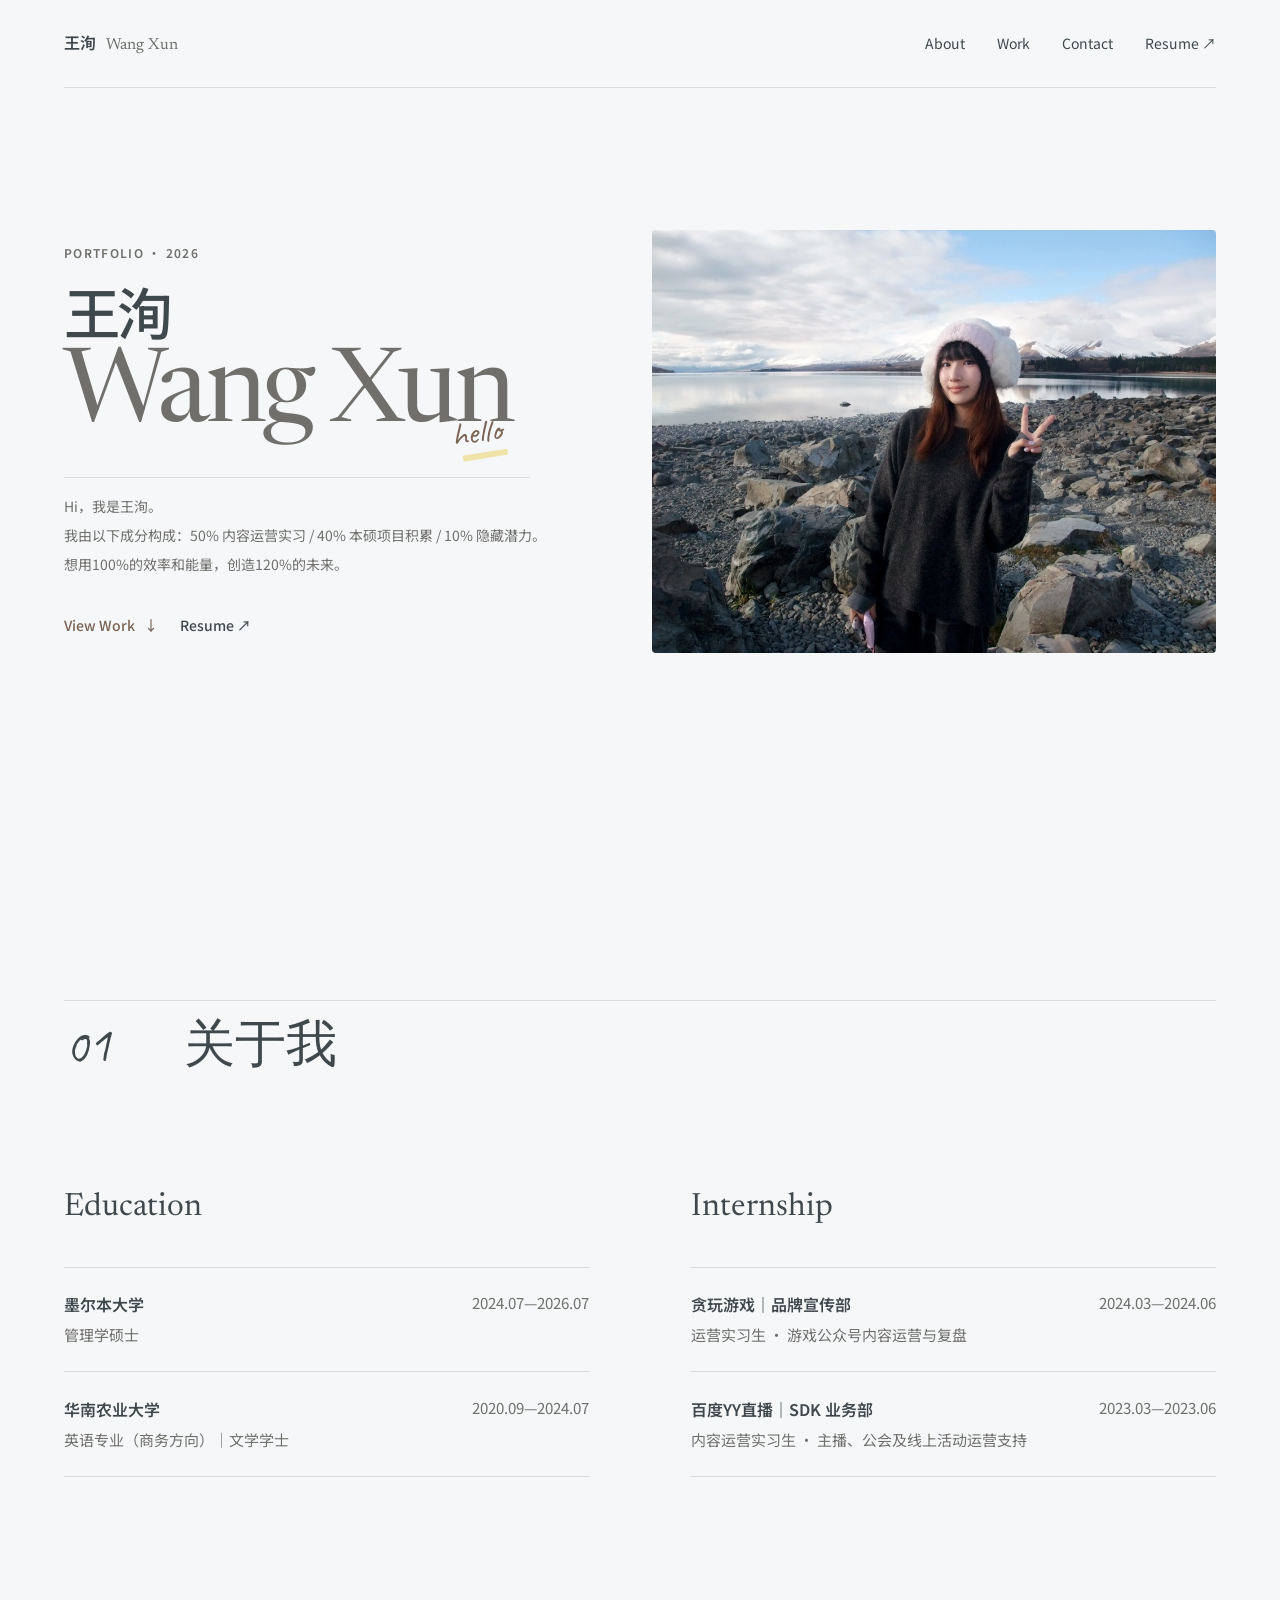
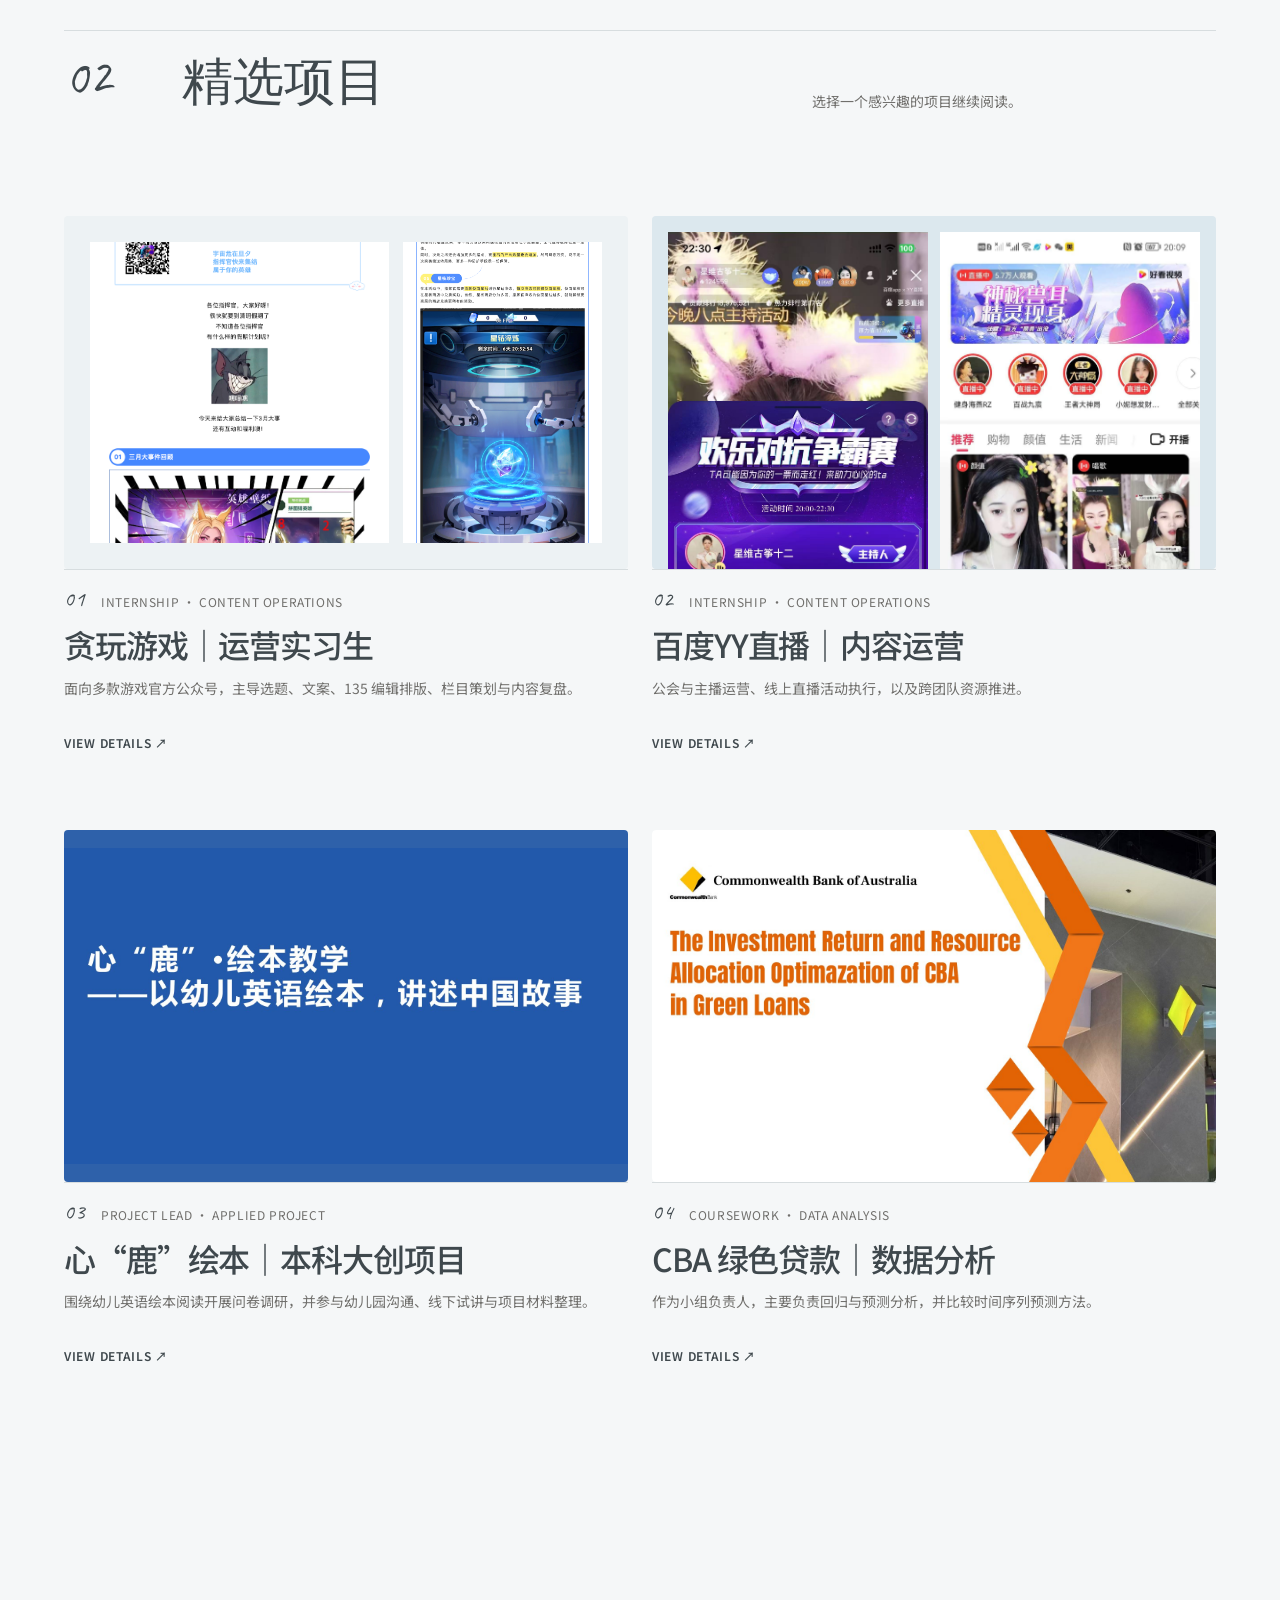
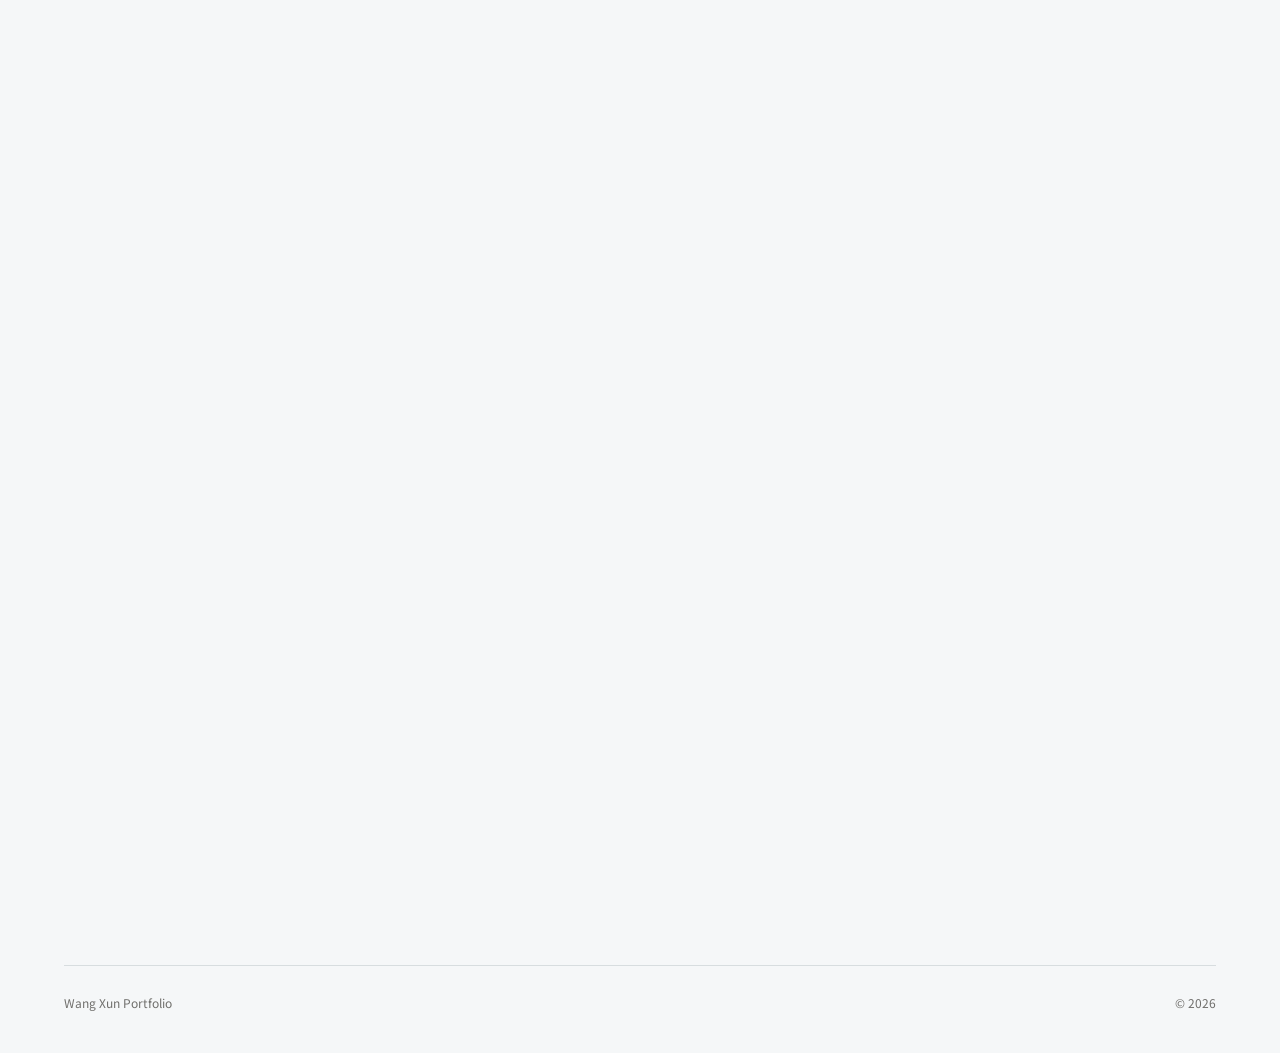
==== index.html @ a3ffd582 "Deploy privacy-safe portfolio" ====
<!doctype html>
<html lang="zh-CN">
  <head>
    <meta charset="UTF-8" />
    <meta name="viewport" content="width=device-width, initial-scale=1" />
    <meta name="description" content="王洵的个人求职作品集。" />
    <title>王洵 Wang Xun｜个人作品集</title>
    <link rel="icon" href="favicon.svg" type="image/svg+xml" />
    <link rel="stylesheet" href="styles.css?v=20260921-cba" />
    <script src="site-config.js" defer></script>
    <script src="script.js" defer></script>
  </head>
  <body>
    <a class="skip-link" href="#main">跳到主要内容</a>
    <header class="site-header">
      <a class="brand" href="index.html" aria-label="返回首页">
        <span>王洵</span><span class="brand__latin">Wang Xun</span>
      </a>
      <button class="menu-button" type="button" data-menu-toggle aria-expanded="false" aria-controls="site-nav">Menu</button>
      <nav class="site-nav" id="site-nav" data-nav data-open="false" aria-label="主要导航">
        <a href="#about">About</a>
        <a href="#selected-work">Work</a>
        <a href="#contact">Contact</a>
        <a href="resume/Wang_Xun_Resume_CN.pdf" data-resume>Resume ↗</a>
      </nav>
    </header>

    <main id="main">
      <section class="hero section-shell">
        <div class="hero__copy" data-reveal>
          <p class="eyebrow">Portfolio · 2026</p>
          <div class="hero__name">
            <h1><span>王洵</span><em>Wang Xun</em></h1>
            <span class="hand-note" aria-hidden="true">hello</span>
          </div>
          <div class="hero__placeholder" aria-label="个人介绍">
            <p><span class="hero__intro-line">Hi，我是王洵。</span><span class="hero__intro-line">我由以下成分构成：50% 内容运营实习 / 40% 本硕项目积累 / 10% 隐藏潜力。</span><span class="hero__intro-line">想用100%的效率和能量，创造120%的未来。</span></p>
          </div>
          <div class="hero__actions">
            <a class="text-link text-link--primary" href="#selected-work">View Work <span>↓</span></a>
            <a class="text-link" href="resume/Wang_Xun_Resume_CN.pdf" data-resume>Resume ↗</a>
          </div>
        </div>
        <figure class="hero__figure" data-reveal>
          <img src="assets/profile/profile-photo.jpg" alt="王洵在湖泊与雪山前的个人照片" fetchpriority="high" />
        </figure>
      </section>

      <section class="about section-shell" id="about" aria-labelledby="about-title">
        <header class="section-heading section-heading--compact" data-reveal>
          <p class="section-number" aria-hidden="true">01</p>
          <div><h2 id="about-title">关于我</h2></div>
        </header>
        <div class="about-grid">
          <section class="resume-summary" aria-labelledby="education-title" data-reveal>
            <h3 id="education-title">Education</h3>
            <article><div><h4>墨尔本大学</h4><p>管理学硕士</p></div><time>2024.07—2026.07</time></article>
            <article><div><h4>华南农业大学</h4><p>英语专业（商务方向）｜文学学士</p></div><time>2020.09—2024.07</time></article>
          </section>
          <section class="resume-summary" aria-labelledby="internship-title" data-reveal>
            <h3 id="internship-title">Internship</h3>
            <article><div><h4>贪玩游戏｜品牌宣传部</h4><p>运营实习生 · 游戏公众号内容运营与复盘</p></div><time>2024.03—2024.06</time></article>
            <article><div><h4>百度YY直播｜SDK 业务部</h4><p>内容运营实习生 · 主播、公会及线上活动运营支持</p></div><time>2023.03—2023.06</time></article>
          </section>
        </div>
      </section>

      <section class="work-section section-shell" id="selected-work" aria-labelledby="work-title">
        <header class="section-heading" data-reveal>
          <p class="section-number" aria-hidden="true">02</p>
          <div>
            <h2 id="work-title">精选项目</h2>
          </div>
          <p class="section-intro">选择一个感兴趣的项目继续阅读。</p>
        </header>

        <div class="editorial-grid">
          <a class="project project--tanwan" href="case-tanwan.html" data-reveal>
            <div class="project__media tanwan-collage">
              <div class="longshot-slice longshot-slice--orange"><img src="assets/projects/tanwan/monthly-recap.png" alt="圣魂纷争月度大事回顾公众号文章局部" /></div>
              <div class="longshot-slice longshot-slice--blue"><img src="assets/projects/tanwan/planner-talk.png" alt="圣魂纷争策划面对面公众号文章局部" /></div>
            </div>
            <div class="project__caption">
              <div><span class="project__index">01</span><span>Internship · Content Operations</span></div>
              <h3>贪玩游戏｜运营实习生</h3>
              <p>面向多款游戏官方公众号，主导选题、文案、135 编辑排版、栏目策划与内容复盘。</p>
              <span class="project__action">VIEW DETAILS ↗</span>
            </div>
          </a>

          <a class="project project--yy" href="case-baidu-yy.html" data-reveal>
            <div class="project__media yy-pair">
              <img src="assets/projects/yy/event-ranking.jpg" alt="百度YY直播公开活动榜单页面" loading="lazy" />
              <img src="assets/projects/yy/platform-entry.jpg" alt="百度YY直播公开内容入口" loading="lazy" />
            </div>
            <div class="project__caption">
              <div><span class="project__index">02</span><span>Internship · Content Operations</span></div>
              <h3>百度YY直播｜内容运营</h3>
              <p>公会与主播运营、线上直播活动执行，以及跨团队资源推进。</p>
              <span class="project__action">VIEW DETAILS ↗</span>
            </div>
          </a>

          <a class="project project--heart" href="case-heart-deer.html" data-reveal>
            <div class="project__media project__media--heart-slide">
              <img src="assets/projects/heart-deer/completion/full/slide-01.jpg" alt="心鹿绘本教学结题汇报封面" loading="lazy" />
            </div>
            <div class="project__caption project__caption--wide">
              <div><span class="project__index">03</span><span>Project Lead · Applied Project</span></div>
              <h3>心“鹿”绘本｜本科大创项目</h3>
              <p>围绕幼儿英语绘本阅读开展问卷调研，并参与幼儿园沟通、线下试讲与项目材料整理。</p>
              <span class="project__action">VIEW DETAILS ↗</span>
            </div>
          </a>

          <a class="project project--cba" href="case-cba.html" data-reveal>
            <div class="project__media project__media--cba-cover">
              <img src="assets/projects/cba/cba-cover.jpg" alt="CBA 绿色贷款数据分析项目演示文稿封面" loading="lazy" />
            </div>
            <div class="project__caption">
              <div><span class="project__index">04</span><span>Coursework · Data Analysis</span></div>
              <h3>CBA 绿色贷款｜数据分析</h3>
              <p>作为小组负责人，主要负责回归与预测分析，并比较时间序列预测方法。</p>
              <span class="project__action">VIEW DETAILS ↗</span>
            </div>
          </a>

        </div>
      </section>

      <section class="more-work section-shell" aria-labelledby="more-title">
        <header class="section-heading section-heading--compact" data-reveal>
          <p class="section-number" aria-hidden="true">03</p>
          <div><h2 id="more-title">更多作品</h2></div>
        </header>
        <div class="more-grid">
          <a class="mini-project" href="more-work.html?project=starbucks" data-reveal>
            <img src="assets/projects/starbucks/customer-journey.png" alt="墨尔本学生 Starbucks 用户旅程图" loading="lazy" />
            <div><span>Coursework · Customer Journey</span><h3>Starbucks｜Customer Journey</h3></div>
          </a>
          <a class="mini-project mini-project--xbox" href="more-work.html?project=xbox" data-reveal>
            <img src="assets/projects/xbox/xbox-analysis.png" alt="Xbox 竞争分析 A1 海报" loading="lazy" />
            <div><span>Coursework · Business Analysis</span><h3>Xbox｜竞争与用户价值分析</h3></div>
          </a>
          <a class="mini-project mini-project--woolworths" href="more-work.html?project=woolworths" data-reveal>
            <img src="assets/projects/woolworths/proposal-cover-01.jpg" alt="Woolworths 课程咨询方案封面" loading="lazy" />
            <div><span>Coursework · Consulting Proposal</span><h3>Woolworths｜课程咨询 Proposal</h3></div>
          </a>
          <a class="mini-project mini-project--posters" href="more-work.html?project=posters" data-reveal>
            <div class="poster-pair">
              <img src="assets/projects/posters/knowledge-competition.jpg" alt="百科知识竞赛海报" loading="lazy" />
              <img src="assets/projects/posters/qingyichai.jpg" alt="青衣钗活动海报" loading="lazy" />
            </div>
            <div><span>Independent · Visual Design</span><h3>高中校园视觉海报</h3></div>
          </a>
        </div>
      </section>

      <section class="contact section-shell" id="contact" data-reveal>
        <p class="hand-note contact__note" aria-hidden="true">keep in touch</p>
        <p class="eyebrow">Resume & Contact</p>
        <h2>谢谢你看到这里。</h2>
        <div class="contact__links">
          <a class="text-link text-link--primary" href="resume/Wang_Xun_Resume_CN.pdf" data-resume>View Resume ↗</a>
          <a class="text-link" href="resume/Wang_Xun_Resume_CN.pdf" data-resume-download>Download PDF ↓</a>
          <a class="text-link" href="mailto:cynthiawangxun22@163.com">Email ↗</a>
        </div>
      </section>
    </main>

    <footer class="site-footer section-shell">
      <span>Wang Xun Portfolio</span><span>© <span data-year></span></span>
    </footer>
  </body>
</html>
---- styles.css ----
@font-face {
  font-family: "Noto Sans SC";
  src: url("fonts/NotoSansSC-Variable.ttf") format("truetype");
  font-style: normal;
  font-weight: 100 900;
  font-display: swap;
}

@font-face {
  font-family: "Newsreader";
  src: url("fonts/Newsreader-Variable.ttf") format("truetype");
  font-style: normal;
  font-weight: 200 800;
  font-display: swap;
}

@font-face {
  font-family: "Caveat";
  src: url("fonts/Caveat-Variable.ttf") format("truetype");
  font-style: normal;
  font-weight: 400 700;
  font-display: swap;
}

:root {
  --color-bg: #f5f7f8;
  --color-surface: #fbfcfc;
  --color-surface-muted: #edf2f4;
  --color-mist-blue: #dce8ee;
  --color-text: #3f484d;
  --color-text-muted: #706f6c;
  --color-accent: #7a6254;
  --color-line: #d7dddf;
  --color-highlight: #efe3a8;
  --color-focus: #526d79;
  --font-body: "Noto Sans SC", "PingFang SC", "Microsoft YaHei", system-ui, sans-serif;
  --font-display: "Newsreader", "Noto Serif SC", "Songti SC", Georgia, serif;
  --font-hand: "Caveat", "Bradley Hand", cursive;
  --page-max: 1320px;
  --page-pad-desktop: clamp(3rem, 5vw, 5rem);
  --page-pad-tablet: 2rem;
  --page-pad-mobile: 1.25rem;
  --text-xs: 0.75rem;
  --text-sm: 0.875rem;
  --text-base: 1rem;
  --text-lg: 1.125rem;
  --text-xl: clamp(1.55rem, 2.5vw, 2.25rem);
  --text-2xl: clamp(2.25rem, 4vw, 3.5rem);
  --text-display: clamp(4.25rem, 8vw, 7.25rem);
  --line-body: 1.76;
  --line-heading: 1.04;
  --space-section: clamp(7rem, 12vw, 11rem);
  --space-section-mobile: 5rem;
  --radius-image: 0.25rem;
  --border-thin: 1px solid var(--color-line);
  --hover-duration: 220ms;
  --enter-duration: 480ms;
  --ease-soft: cubic-bezier(0.22, 1, 0.36, 1);
}

*, *::before, *::after { box-sizing: border-box; }
html { scroll-behavior: smooth; }
body { margin: 0; background: var(--color-bg); color: var(--color-text); font-family: var(--font-body); font-size: var(--text-base); line-height: var(--line-body); -webkit-font-smoothing: antialiased; }
img { display: block; max-width: 100%; }
a { color: inherit; text-decoration: none; }
button { color: inherit; font: inherit; }
h1, h2, h3, h4, p, figure, dl, dd { margin: 0; }
h1, h2, h3 { text-wrap: balance; }
p { text-wrap: pretty; }
:focus-visible { outline: 2px solid var(--color-focus); outline-offset: 5px; }
.visually-hidden { position: absolute; width: 1px; height: 1px; overflow: hidden; clip: rect(0 0 0 0); white-space: nowrap; }
.skip-link { position: fixed; z-index: 100; top: 0.75rem; left: 0.75rem; padding: 0.7rem 1rem; background: var(--color-text); color: var(--color-surface); transform: translateY(-160%); transition: transform var(--hover-duration); }
.skip-link:focus { transform: translateY(0); }
.section-shell { width: min(calc(100% - (2 * var(--page-pad-desktop))), var(--page-max)); margin-inline: auto; }
.eyebrow { color: var(--color-text-muted); font-size: var(--text-xs); font-weight: 600; letter-spacing: 0.11em; text-transform: uppercase; }
.hand-note { font-family: var(--font-hand); font-size: clamp(1.5rem, 2.6vw, 2.5rem); color: var(--color-accent); transform: rotate(-7deg); }

.site-header { position: relative; z-index: 20; display: flex; align-items: center; justify-content: space-between; width: min(calc(100% - (2 * var(--page-pad-desktop))), var(--page-max)); min-height: 5.5rem; margin-inline: auto; border-bottom: var(--border-thin); }
.brand { display: flex; align-items: baseline; gap: 0.65rem; font-weight: 600; }
.brand__latin { color: var(--color-text-muted); font-family: var(--font-display); font-weight: 400; }
.site-nav { display: flex; align-items: center; gap: clamp(1.25rem, 2.5vw, 2.5rem); font-size: var(--text-sm); }
.site-nav a, .text-link, .inline-button { position: relative; }
.site-nav a::after, .text-link::after, .inline-button::after { position: absolute; right: 0; bottom: -0.25rem; left: 0; height: 1px; background: currentColor; content: ""; transform: scaleX(0); transform-origin: right; transition: transform var(--hover-duration) var(--ease-soft); }
.site-nav a:hover::after, .text-link:hover::after, .inline-button:hover::after { transform: scaleX(1); transform-origin: left; }
.menu-button { display: none; border: 0; background: none; }

[data-reveal] { opacity: 0; transform: translateY(12px); transition: opacity var(--enter-duration) var(--ease-soft), transform var(--enter-duration) var(--ease-soft); }
[data-reveal].is-visible { opacity: 1; transform: translateY(0); }

.hero { display: grid; grid-template-columns: repeat(12, minmax(0, 1fr)); gap: 1.5rem; align-items: center; min-height: calc(94svh - 5.5rem); padding-block: clamp(3.5rem, 6.8vw, 6rem); }
.hero__copy { grid-column: 1 / span 5; align-self: center; }
.hero__copy, .hero__figure { margin-top: -3.25rem; }
.hero__name { position: relative; margin-top: 1.3rem; }
.hero__name h1 { font-weight: 500; line-height: 1; }
.hero__name h1 span { display: block; margin-bottom: clamp(0.85rem, 1.2vw, 1.15rem); font-size: clamp(2.35rem, 4.4vw, 4.25rem); letter-spacing: -0.05em; line-height: 0.95; }
.hero__name h1 em { display: block; color: var(--color-text-muted); font-family: var(--font-display); font-size: var(--text-display); font-style: normal; font-weight: 400; letter-spacing: -0.035em; line-height: 0.86; }
.hero__name .hand-note { position: absolute; right: 6%; bottom: -1.25rem; }
.hero__name .hand-note::after { position: absolute; z-index: -1; right: -0.15rem; bottom: 0.2rem; width: 2.8rem; height: 0.35rem; background: var(--color-highlight); content: ""; transform: rotate(-2deg); }
.hero__placeholder { max-width: 31rem; margin-top: 2.25rem; padding-top: 1rem; border-top: var(--border-thin); }
.hero__placeholder p { color: var(--color-text-muted); font-size: var(--text-sm); line-height: 1.75; }
.hero__intro-line { display: block; }
.hero__intro-line + .hero__intro-line { margin-top: 0.28rem; }

@media (min-width: 1280px) {
  .hero__intro-line { white-space: nowrap; }
}
.hero__actions { display: flex; gap: 1.4rem; margin-top: 2.25rem; }
.text-link { display: inline-flex; align-items: center; gap: 0.55rem; width: fit-content; padding-bottom: 0.15rem; font-size: var(--text-sm); font-weight: 500; }
.text-link--primary { color: var(--color-accent); }
.hero__figure { grid-column: 7 / -1; }
.hero__figure img { width: 100%; aspect-ratio: 4 / 3; border-radius: var(--radius-image); object-fit: cover; object-position: center; }

.work-section, .more-work, .about { padding-top: var(--space-section); }
.section-heading { display: grid; grid-template-columns: 0.7fr 4.5fr 3fr; gap: 1.5rem; align-items: end; margin-bottom: clamp(4rem, 8vw, 7rem); padding-top: 1.4rem; border-top: var(--border-thin); }
.section-heading h2 { margin-top: 0.45rem; font-family: var(--font-display); font-size: var(--text-2xl); font-weight: 400; line-height: var(--line-heading); }
.section-number { align-self: start; color: var(--color-text); font-family: var(--font-hand); font-size: clamp(2.75rem, 4vw, 4.5rem); line-height: 0.8; transform: rotate(-5deg); }
.section-intro { max-width: 27rem; color: var(--color-text-muted); font-size: var(--text-sm); }
.section-heading--compact { grid-template-columns: 0.7fr 7.5fr; }
.section-heading--compact h2 { margin-top: 0; }

.editorial-grid { display: grid; grid-template-columns: repeat(2, minmax(0, 1fr)); gap: clamp(4rem, 6vw, 5.5rem) 1.5rem; align-items: start; }
.project { display: flex; min-width: 0; flex-direction: column; }
a.project { cursor: pointer; }
.project--tanwan, .project--yy, .project--heart, .project--cba, .project--xbox, .project--woolworths { grid-column: auto; }
.project__media { width: 100%; aspect-ratio: 16 / 10; overflow: hidden; border-radius: var(--radius-image); background: var(--color-surface-muted); }
.project__media > img { width: 100%; height: 100%; object-fit: cover; transition: transform var(--hover-duration) var(--ease-soft); }
a.project:hover .project__media > img, a.project:hover .project__media img { transform: scale(1.012); }
.project__media--framed { padding: clamp(1rem, 2vw, 1.75rem); background: var(--color-surface-muted); }
.project__media--framed img { object-fit: contain; }
.project--cba .project__media--cba-cover img { object-fit: cover; object-position: left center; transform: none; }
.project--cba:hover .project__media--cba-cover img { transform: scale(1.012); }
.project--heart .project__media img { object-position: center 28%; }
.project__media--heart-cover { padding: clamp(1rem, 2vw, 1.75rem); background: var(--color-surface-muted); }
.project--heart .project__media--heart-cover img { object-fit: contain; object-position: center; }
.project__media--heart-slide { background: #2e61aa; }
.project--heart .project__media--heart-slide img { object-fit: contain; object-position: center; }
.project__media--poster { background: var(--color-mist-blue); }
.project__media--poster img { padding: clamp(0.9rem, 1.6vw, 1.4rem); object-fit: contain; object-position: center; }
.project--woolworths .project__media img { object-position: center; }
.project__media--wide { aspect-ratio: 16 / 10; }
.project__caption { display: flex; min-height: 11.5rem; flex-direction: column; padding-top: 1.3rem; border-top: var(--border-thin); }
.project__caption > div { display: flex; flex-wrap: wrap; gap: 0.7rem 1rem; color: var(--color-text-muted); font-size: var(--text-xs); letter-spacing: 0.05em; text-transform: uppercase; }
.project__index { color: var(--color-text); font-family: var(--font-hand); font-size: 1.35rem; line-height: 0.7; }
.project__caption h3 { margin-top: 0.85rem; font-size: var(--text-xl); font-weight: 500; letter-spacing: -0.035em; line-height: 1.2; }
.project__caption p { max-width: 38rem; margin-top: 0.75rem; color: var(--color-text-muted); font-size: var(--text-sm); }
.project__action { display: inline-block; margin-top: auto; padding-top: 1.2rem; font-size: var(--text-xs); font-weight: 600; letter-spacing: 0.06em; text-transform: uppercase; }
.project__action--muted { color: var(--color-text-muted); font-weight: 400; }
.project--upcoming { cursor: default; }
.tanwan-collage { display: grid; grid-template-columns: 1.2fr 0.8fr; gap: 0.85rem; padding: clamp(1rem, 2vw, 1.75rem); background: var(--color-surface-muted); }
.longshot-slice { position: relative; height: 100%; overflow: hidden; background: var(--color-surface); }
.longshot-slice img { width: 100%; height: auto; transition: transform var(--hover-duration) var(--ease-soft); }
.longshot-slice--orange img { transform: translateY(-4%); }
.longshot-slice--blue { align-self: stretch; height: 100%; }
.longshot-slice--blue img { transform: translateY(-22%); }
a.project:hover .longshot-slice--orange img { transform: translateY(-4%) scale(1.012); }
a.project:hover .longshot-slice--blue img { transform: translateY(-22%) scale(1.012); }
.yy-pair { display: grid; grid-template-columns: 1fr 1fr; gap: 0.75rem; padding: 1rem; background: var(--color-mist-blue); }
.yy-pair img { width: 100%; aspect-ratio: 9 / 16; object-fit: cover; object-position: top; }

.more-grid { display: grid; grid-template-columns: repeat(4, minmax(0, 1fr)); gap: 1.5rem; align-items: stretch; }
.mini-project { display: grid; height: 100%; grid-template-rows: auto minmax(5.5rem, 1fr); gap: 1.25rem; align-content: start; }
.mini-project > img { width: 100%; aspect-ratio: 4 / 3; object-fit: cover; object-position: top; background: var(--color-surface-muted); }
.mini-project:first-child > img { object-position: center 22%; }
.mini-project--xbox > img, .mini-project--woolworths > img { padding: 0; object-fit: cover; }
.mini-project--xbox > img { object-position: center top; }
.mini-project--woolworths > img { object-position: center 18%; }
.mini-project > div:last-child { padding-top: 1rem; border-top: var(--border-thin); }
.mini-project span, .mini-project p { color: var(--color-text-muted); font-size: var(--text-xs); }
.mini-project h3 { margin-block: 0.45rem; font-size: 1.35rem; font-weight: 500; }
.mini-project > img, .mini-project .poster-pair { transition: opacity var(--hover-duration) var(--ease-soft); }
.mini-project:hover > img, .mini-project:hover .poster-pair { opacity: 0.9; }
.mini-project:hover h3 { color: var(--color-accent); }
.poster-pair { display: grid; grid-template-columns: 1fr 0.82fr; gap: 0.8rem; align-items: end; }
.poster-pair { width: 100%; height: auto; aspect-ratio: 4 / 3; padding: 1rem; background: var(--color-surface-muted); }
.poster-pair img { width: 100%; height: 100%; min-height: 0; aspect-ratio: 2 / 3; object-fit: cover; }

.about { padding-bottom: 0; }
.about-grid { display: grid; grid-template-columns: 1fr 1fr; gap: clamp(3rem, 8vw, 8rem); }
.resume-summary h3 { margin-bottom: 2rem; font-family: var(--font-display); font-size: 2rem; font-weight: 400; }
.resume-summary article { display: flex; justify-content: space-between; gap: 2rem; padding-block: 1.4rem; border-top: var(--border-thin); }
.resume-summary article:last-child { border-bottom: var(--border-thin); }
.resume-summary h4 { font-size: var(--text-base); font-weight: 600; }
.resume-summary p, .resume-summary time { margin-top: 0.25rem; color: var(--color-text-muted); font-size: 0.9375rem; }
.resume-summary time { flex: none; margin-top: 0; }

.contact { position: relative; margin-bottom: clamp(5rem, 9vw, 8rem); padding-block: clamp(4rem, 8vw, 7rem); border-block: var(--border-thin); }
.contact h2 { margin-top: 0.75rem; font-family: var(--font-display); font-size: var(--text-2xl); font-weight: 400; }
.contact__links { display: flex; flex-wrap: wrap; gap: 1.5rem 2.5rem; margin-top: 2.25rem; }
.contact__note { position: absolute; top: 2rem; right: 6%; }
.site-footer { display: flex; justify-content: space-between; padding-block: 1.6rem 2.5rem; border-top: var(--border-thin); color: var(--color-text-muted); font-size: var(--text-xs); }

/* Case study */
.case-hero { display: grid; grid-template-columns: repeat(12, minmax(0, 1fr)); gap: 1.5rem; padding-block: clamp(3.25rem, 6vw, 5.5rem); }
.case-hero__title { grid-column: 1 / span 7; }
.case-hero__title h1 { margin-top: 0.75rem; font-size: clamp(2.9rem, 5.2vw, 4.8rem); font-weight: 500; letter-spacing: -0.05em; line-height: 1; }
.case-hero__title h1 span, .case-hero__title h1 em { display: block; }
.case-hero__title h1 em { margin-top: 0.18em; font-family: var(--font-display); font-style: normal; font-weight: 400; }
.case-hero__kicker { width: fit-content; margin-top: 1rem; padding-bottom: 0.25rem; border-bottom: 1px solid var(--color-accent); color: var(--color-text-muted); font-size: var(--text-sm); letter-spacing: 0.06em; }
.case-hero__summary { max-width: 39rem; margin-top: 1.4rem; color: var(--color-text-muted); font-size: var(--text-base); }
.case-meta { grid-column: 9 / -1; align-self: end; }
.case-meta div { display: grid; grid-template-columns: 4.5rem 1fr; gap: 1rem; padding-block: 0.65rem; border-top: var(--border-thin); }
.case-meta div:last-child { border-bottom: var(--border-thin); }
.case-meta dt { color: var(--color-text-muted); font-size: var(--text-xs); text-transform: uppercase; letter-spacing: 0.08em; }
.case-meta dd { font-size: var(--text-sm); }

.case-section { display: grid; grid-template-columns: repeat(12, minmax(0, 1fr)); gap: 1.5rem; padding-top: clamp(4rem, 7vw, 6rem); }
.case-section--role { border-top: var(--border-thin); }
.case-section__number { grid-column: 1; color: var(--color-text); font-family: var(--font-hand); font-size: 2.6rem; line-height: 1; transform: rotate(-5deg); }
.case-section__heading { grid-column: 2 / span 3; }
.case-section__heading h2 { font-family: var(--font-display); font-size: var(--text-xl); font-weight: 400; line-height: 1.12; }
.case-section__body { grid-column: 6 / -1; }
.case-page--cba .case-section { column-gap: 1rem; }
.prose { max-width: 43rem; }
.prose p + p { margin-top: 1.2rem; }
.prose p { color: var(--color-text-muted); }
.ownership { display: grid; grid-template-columns: 1fr 1fr; gap: 1px; margin-top: 3.5rem; background: var(--color-line); border: var(--border-thin); }
.ownership article { padding: clamp(1.5rem, 3vw, 2.25rem); background: var(--color-surface); }
.ownership article:last-child { background: var(--color-surface-muted); }
.ownership h3 { font-size: var(--text-base); font-weight: 600; }
.ownership article > p:last-child { max-width: 34rem; margin-top: 0.55rem; color: var(--color-text-muted); font-size: var(--text-sm); }
.process-list { display: grid; grid-column: 6 / -1; grid-template-columns: repeat(2, minmax(0, 1fr)); gap: 0 1.5rem; margin: 0; padding: 0; list-style: none; }
.process-list li { display: grid; grid-template-columns: 2.5rem 1fr; gap: 0.75rem; padding-block: 1rem; border-bottom: var(--border-thin); }
.process-list li:nth-child(-n + 2) { border-top: var(--border-thin); }
.process-list li > span { color: var(--color-text); font-family: var(--font-display); }
.process-list h3 { font-size: var(--text-base); font-weight: 600; }
.process-list p { margin-top: 0.2rem; color: var(--color-text-muted); font-size: var(--text-sm); }
.case-responsibilities { display: grid; grid-column: 6 / -1; margin: 0; padding: 0; border-top: var(--border-thin); list-style: none; }
.case-responsibilities li { padding-block: 1rem; border-bottom: var(--border-thin); color: var(--color-text-muted); }
.case-responsibilities strong { color: var(--color-text); font-weight: 600; }
.heart-ownership-note { padding-bottom: 1.25rem; border-bottom: var(--border-thin); color: var(--color-text-muted); }
.heart-ownership-note strong { color: var(--color-text); font-weight: 600; }
.heart-responsibilities { grid-column: auto; margin-top: 0; border-top: 0; }
.heart-stats { display: grid; grid-template-columns: repeat(3, minmax(0, 1fr)); margin-bottom: 1.5rem; border-block: var(--border-thin); }
.heart-stats article { min-width: 0; padding: 1.25rem clamp(1rem, 2vw, 1.5rem); }
.heart-stats article + article { border-left: var(--border-thin); }
.heart-stats strong { display: block; font-family: var(--font-display); font-size: clamp(1.8rem, 3vw, 2.5rem); font-weight: 400; line-height: 1; }
.heart-stats span { display: block; margin-top: 0.55rem; color: var(--color-text-muted); font-size: var(--text-xs); }
.heart-practice-note { color: var(--color-text-muted); }
.cba-methods { display: grid; margin: 0; padding: 0; border-top: var(--border-thin); list-style: none; }
.cba-methods li { display: grid; grid-template-columns: 2.75rem 1fr; gap: 0.9rem; padding-block: 1rem; border-bottom: var(--border-thin); }
.cba-methods li > span { color: var(--color-text-muted); font-family: var(--font-display); }
.cba-methods h3 { font-size: var(--text-base); font-weight: 600; }
.cba-methods p { margin-top: 0.25rem; color: var(--color-text-muted); font-size: var(--text-sm); }
.cba-chart-grid { display: grid; grid-template-columns: repeat(2, minmax(0, 1fr)); gap: clamp(2.5rem, 5vw, 4.5rem) 1.5rem; }
.cba-chart { min-width: 0; padding-top: 1.1rem; border-top: var(--border-thin); }
.cba-chart--wide { grid-column: 1 / -1; }
.cba-chart figcaption h3 { font-size: var(--text-lg); font-weight: 600; }
.cba-chart figcaption p { margin-top: 0.2rem; color: var(--color-text-muted); font-size: var(--text-xs); }
.cba-chart img { width: 100%; margin-top: 1rem; background: var(--color-surface-muted); }
.cba-chart__note { margin-top: 0.9rem; color: var(--color-text-muted); font-size: var(--text-sm); }
.cba-chart small, .cba-regression small { display: block; margin-top: 0.55rem; color: var(--color-text-muted); font-size: var(--text-xs); line-height: 1.6; }
.cba-regression { margin-top: clamp(4rem, 7vw, 6rem); padding-top: 1.2rem; border-top: var(--border-thin); }
.cba-regression > header { display: grid; grid-template-columns: minmax(10rem, 0.8fr) minmax(0, 1.8fr); gap: 1.5rem; align-items: start; }
.cba-regression > header h3 { font-family: var(--font-display); font-size: var(--text-xl); font-weight: 400; }
.cba-regression > header p, .cba-regression__note { color: var(--color-text-muted); font-size: var(--text-sm); }
.cba-regression__rows { display: grid; grid-template-columns: repeat(3, minmax(0, 1fr)); margin-top: 2rem; border-block: var(--border-thin); }
.cba-regression__rows article { min-width: 0; padding: 1.4rem; }
.cba-regression__rows article + article { border-left: var(--border-thin); }
.cba-regression__rows h4 { margin: 0; font-size: var(--text-base); font-weight: 600; }
.cba-equation { margin-top: 0.7rem; font-family: var(--font-display); font-size: 1.22rem; line-height: 1.3; }
.cba-regression dl { margin-top: 1rem; }
.cba-regression dl div { display: flex; justify-content: space-between; gap: 1rem; padding-block: 0.35rem; border-top: var(--border-thin); font-size: var(--text-xs); }
.cba-regression dt { color: var(--color-text-muted); }
.cba-regression__note { margin-top: 1.2rem; }
.cba-download { display: flex; align-items: center; justify-content: space-between; gap: 2rem; margin-top: clamp(3rem, 5vw, 4.5rem); padding-block: 1.2rem; border-block: var(--border-thin); }
.cba-download strong, .cba-download span { display: block; }
.cba-download span { margin-top: 0.15rem; color: var(--color-text-muted); font-size: var(--text-xs); }
.cba-findings { grid-column: auto; }
.case-page--cba .document-gallery { grid-template-columns: repeat(4, minmax(0, 1fr)); }

/* More work archive */
.archive-hero { padding-block: clamp(4.5rem, 8vw, 7rem) clamp(3.5rem, 6vw, 5.33rem); }
.archive-hero h1 { margin-top: 0.75rem; font-family: var(--font-display); font-size: clamp(3.25rem, 7vw, 6rem); font-weight: 400; letter-spacing: -0.045em; line-height: 0.96; }
.archive-hero > p:last-of-type { max-width: 38rem; margin-top: 1.4rem; color: var(--color-text-muted); }
.archive-project-nav { display: flex; flex-wrap: wrap; gap: 0.35rem 0.8rem; margin-top: 2.4rem; color: var(--color-text-muted); font-size: var(--text-sm); }
.archive-project-nav a { padding-bottom: 0.16rem; border-bottom: 1px solid transparent; }
.archive-project-nav a:hover, .archive-project-nav a[aria-current="page"] { border-bottom-color: currentColor; color: var(--color-accent); }
.archive-list { display: flex; flex-direction: column; }
.archive-project { order: 1; padding-top: var(--space-section); }
.archive-list .archive-project:first-child { padding-top: clamp(4.75rem, 8vw, 7.25rem); }
.archive-project__header { display: flex; align-items: end; justify-content: space-between; gap: 2rem; margin-bottom: 2rem; padding-top: 1.15rem; border-top: var(--border-thin); }
.archive-project__header h2 { margin-top: 0.6rem; font-family: var(--font-display); font-size: var(--text-xl); font-weight: 400; line-height: 1.12; }
.archive-project__header > span { flex: none; color: var(--color-text-muted); font-size: var(--text-xs); }
.more-work-page .archive-gallery { display: grid; grid-template-columns: repeat(4, minmax(0, 1fr)); gap: clamp(0.8rem, 1.5vw, 1.25rem); align-items: start; }
.more-work-page .archive-gallery--single { grid-template-columns: minmax(0, 1fr); max-width: 52rem; }
.archive-gallery--single-portrait { max-width: 27rem; }
.archive-gallery--landscape .document-card__window { aspect-ratio: 16 / 9; }
.archive-gallery--portrait .document-card__window { aspect-ratio: 210 / 297; }
.archive-gallery .document-card__window { background: var(--color-surface-muted); }
.archive-gallery .document-card__window img { width: 100%; height: 100%; object-fit: contain; object-position: center; }
.archive-gallery--xbox .document-card__window img { object-fit: cover; object-position: center top; }

.case-gallery { padding-top: 0; }
.case-section--gallery-heading { margin-bottom: 3.5rem; }
.case-section__intro p { font-size: var(--text-sm); }
.gallery-group + .gallery-group { margin-top: clamp(4rem, 7vw, 6rem); }
.gallery-group__header { display: flex; align-items: baseline; justify-content: space-between; margin-bottom: 1.25rem; padding-bottom: 0.75rem; border-bottom: var(--border-thin); }
.gallery-group__header h3 { font-size: var(--text-lg); font-weight: 600; }
.gallery-group__header span { color: var(--color-text-muted); font-size: var(--text-xs); }
.thumbnail-grid { display: grid; grid-template-columns: repeat(5, minmax(0, 1fr)); gap: clamp(0.85rem, 1.6vw, 1.25rem); align-items: start; }
.gallery-card { min-width: 0; }
.gallery-card__preview { position: relative; display: block; width: 100%; padding: 0; overflow: hidden; border: var(--border-thin); background: var(--color-surface-muted); cursor: zoom-in; text-align: left; }
.gallery-card__window { position: relative; display: block; aspect-ratio: 9 / 16; overflow: hidden; }
.gallery-card__window::after { position: absolute; right: 0; bottom: 0; left: 0; height: 3rem; background: linear-gradient(to bottom, transparent, rgb(251 252 252 / 0.92)); content: ""; pointer-events: none; }
.gallery-card__window img { width: 100%; height: auto; transition: transform var(--hover-duration) var(--ease-soft); }
.gallery-card__preview:hover .gallery-card__window img { transform: scale(1.012); }
.gallery-card__hint { position: absolute; right: 0.75rem; bottom: 0.75rem; padding: 0.35rem 0.55rem; background: var(--color-surface); color: var(--color-accent); font-size: var(--text-xs); }
.yy-gallery { display: grid; grid-template-columns: repeat(3, minmax(0, 1fr)); gap: clamp(1rem, 2vw, 1.5rem); }
.yy-gallery-card__window { aspect-ratio: 4 / 5; padding: clamp(0.75rem, 1.5vw, 1.15rem); background: var(--color-surface-muted); }
.yy-gallery-card__window::after { display: none; }
.yy-gallery-card__window img { width: 100%; height: 100%; object-fit: contain; object-position: center; }
.yy-gallery-card__index { position: absolute; top: 0.75rem; left: 0.75rem; padding: 0.28rem 0.5rem; background: rgb(251 252 252 / 0.94); color: var(--color-text-muted); font-family: var(--font-display); font-size: var(--text-xs); }
.document-set + .document-set { margin-top: clamp(4rem, 7vw, 6.5rem); }
.document-set__header { display: flex; align-items: baseline; justify-content: space-between; margin-bottom: 1.25rem; padding-bottom: 0.85rem; border-bottom: var(--border-thin); }
.document-set__header h3 { font-family: var(--font-display); font-size: var(--text-lg); font-weight: 500; }
.document-gallery { display: grid; grid-template-columns: repeat(5, minmax(0, 1fr)); gap: clamp(0.75rem, 1.3vw, 1.1rem); align-items: start; }
.document-card { min-width: 0; }
.document-card .gallery-card__preview { background: var(--color-surface-muted); }
.document-card__window { display: grid; width: 100%; place-items: center; overflow: hidden; }
.document-gallery--portrait .document-card__window { aspect-ratio: 210 / 297; }
.document-gallery--landscape .document-card__window { aspect-ratio: 16 / 9; }
.document-card__window::after { display: none; }
.document-card__window img { width: 100%; height: 100%; object-fit: contain; object-position: center; transition: transform var(--hover-duration) var(--ease-soft); }
.document-card__page { position: absolute; right: 0.45rem; bottom: 0.45rem; min-width: 2rem; padding: 0.25rem 0.4rem; background: rgb(251 252 252 / 0.94); color: var(--color-text-muted); font-family: var(--font-display); font-size: var(--text-xs); line-height: 1; text-align: center; }
.article-feature { display: grid; grid-template-columns: minmax(0, 1.35fr) minmax(17rem, 0.65fr); gap: clamp(2rem, 5vw, 5rem); align-items: end; margin-bottom: clamp(6rem, 11vw, 10rem); }
.article-feature--large { grid-template-columns: minmax(0, 1.7fr) minmax(18rem, 0.55fr); }
.article-feature--reverse { grid-template-columns: minmax(17rem, 0.65fr) minmax(0, 1.35fr); }
.article-feature--reverse .article-crop { grid-column: 2; grid-row: 1; }
.article-feature--reverse .article-copy { grid-column: 1; grid-row: 1; }
.article-pair { display: grid; grid-template-columns: 1fr 0.78fr; gap: clamp(2rem, 7vw, 7rem); align-items: start; }
.article-feature--offset { padding-top: 9rem; }
.article-pair .article-feature { display: block; }
.article-pair .article-copy { margin-top: 1.5rem; }
.article-crop { position: relative; height: clamp(28rem, 52vw, 46rem); overflow: hidden; background: var(--color-surface); border-radius: var(--radius-image); }
.article-crop--tall { height: clamp(34rem, 60vw, 53rem); }
.article-crop--wide { height: clamp(25rem, 43vw, 38rem); }
.article-crop img { width: 100%; height: auto; transform: translateY(var(--offset, 0)); }
.article-copy > span { color: var(--color-text-muted); font-size: var(--text-xs); letter-spacing: 0.05em; text-transform: uppercase; }
.article-copy h3 { margin-top: 0.75rem; font-size: var(--text-xl); font-weight: 500; }
.article-copy p { margin-top: 1rem; color: var(--color-text-muted); font-size: var(--text-sm); }
.inline-button { margin-top: 1.4rem; padding: 0 0 0.15rem; border: 0; background: none; cursor: pointer; font-size: var(--text-sm); font-weight: 500; }
.case-navigation { display: grid; grid-template-columns: 1fr 1fr; margin-block: var(--space-section) 4rem; border-block: var(--border-thin); }
.case-navigation > * { display: flex; flex-direction: column; justify-content: center; min-height: 9rem; padding: 2rem 0; }
.case-navigation > * + * { padding-left: clamp(2rem, 6vw, 6rem); border-left: var(--border-thin); }
.case-navigation span, .case-navigation small { color: var(--color-text-muted); font-size: var(--text-xs); text-transform: uppercase; letter-spacing: 0.07em; }
.case-navigation strong { margin-top: 0.55rem; font-size: var(--text-lg); font-weight: 500; }
.case-navigation small { margin-top: 0.35rem; text-transform: none; letter-spacing: 0; }

.lightbox { width: min(90vw, 900px); max-height: 90svh; padding: 0; border: var(--border-thin); background: var(--color-surface); color: var(--color-text); }
.lightbox[open] { display: flex; flex-direction: column; }
.lightbox::backdrop { background: rgb(40 50 56 / 0.78); }
.lightbox__header { position: sticky; z-index: 2; top: 0; display: flex; flex: none; align-items: center; justify-content: space-between; gap: 1rem; padding: 1rem 1.25rem; border-bottom: var(--border-thin); background: var(--color-surface); }
.lightbox__header h2 { min-width: 0; overflow: hidden; font-size: var(--text-base); font-weight: 500; text-overflow: ellipsis; white-space: nowrap; }
.lightbox__controls { display: flex; flex: none; align-items: center; gap: 0.9rem; }
.lightbox__header button { min-height: 2.25rem; padding: 0.25rem; border: 0; background: none; cursor: pointer; font-size: var(--text-sm); }
.lightbox__body { min-height: 0; overflow: auto; }
.lightbox__body img { width: 100%; }
.lightbox--contain { width: min(92vw, 1080px); height: 90svh; }
.lightbox--contain .lightbox__body { display: grid; flex: 1; place-items: center; overflow: hidden; padding: 1rem; background: var(--color-surface-muted); }
.lightbox--contain .lightbox__body img { width: auto; height: auto; max-width: calc(92vw - 2rem); max-height: calc(90svh - 6.5rem); object-fit: contain; }

@media (max-width: 1024px) {
  .section-shell, .site-header { width: calc(100% - (2 * var(--page-pad-tablet))); }
  .hero { min-height: auto; padding-block: 4rem 5.5rem; }
  .hero__copy { grid-column: 1 / span 6; }
  .hero__figure { grid-column: 7 / -1; }
  .more-grid { grid-template-columns: repeat(2, minmax(0, 1fr)); }
  .thumbnail-grid { grid-template-columns: repeat(3, minmax(0, 1fr)); }
  .yy-gallery { grid-template-columns: repeat(2, minmax(0, 1fr)); }
  .document-gallery { grid-template-columns: repeat(3, minmax(0, 1fr)); }
  .case-page--cba .document-gallery { grid-template-columns: repeat(3, minmax(0, 1fr)); }
  .more-work-page .archive-gallery { grid-template-columns: repeat(3, minmax(0, 1fr)); }
  .more-work-page .archive-gallery--single { grid-template-columns: minmax(0, 1fr); }
}

@media (max-width: 760px) {
  :root { --space-section: var(--space-section-mobile); }
  .section-shell, .site-header { width: calc(100% - (2 * var(--page-pad-mobile))); }
  .site-header { min-height: 4.75rem; }
  .menu-button { display: block; min-width: 2.75rem; min-height: 2.75rem; cursor: pointer; }
  .site-nav { position: absolute; top: 4.75rem; right: 0; left: 0; display: none; flex-direction: column; align-items: flex-start; gap: 0; padding: 1rem var(--page-pad-mobile) 1.5rem; border-bottom: var(--border-thin); background: var(--color-bg); }
  .site-nav[data-open="true"] { display: flex; }
  .site-nav a { width: 100%; padding-block: 0.75rem; }
  .hero { display: flex; flex-direction: column; align-items: stretch; gap: 3.25rem; padding-block: 4rem 5.25rem; }
  .hero__copy { display: contents; }
  .hero__copy > .eyebrow, .hero__name { order: 1; }
  .hero__figure { order: 2; }
  .hero__figure { margin-top: 0; }
  .hero__placeholder, .hero__actions { order: 3; }
  .hero__name h1 em { font-size: clamp(3.6rem, 19vw, 5.1rem); }
  .hero__name h1 span { margin-bottom: 0.8rem; }
  .hero__name .hand-note { right: 10%; }
  .hero__figure img { aspect-ratio: 4 / 3; }
  .hero__placeholder { margin-top: -1.5rem; }
  .hero__actions { margin-top: -1.25rem; }
  .section-heading, .section-heading--compact { grid-template-columns: 3.5rem 1fr; margin-bottom: 3.5rem; }
  .section-intro { grid-column: 2; margin-top: 1rem; }
  .editorial-grid { display: block; }
  .project, .project--yy, .project--xbox { margin-bottom: 4.5rem; padding-top: 0; }
  .project--heart .project__caption { margin-top: 0; }
  .project__caption { min-height: 0; }
  .project__action { margin-top: 0; }
  .tanwan-collage { height: auto; }
  .more-grid, .about-grid { grid-template-columns: 1fr; gap: 4rem; }
  .mini-project--posters { grid-template-columns: 1fr; }
  .resume-summary article { flex-direction: column; gap: 0.5rem; }
  .contact__note { top: 1rem; right: 2%; }
  .contact__links { flex-direction: column; align-items: flex-start; }
  .site-footer { flex-wrap: wrap; gap: 0.5rem 1rem; }
  .case-hero { display: block; padding-block: 3.25rem 4rem; }
  .case-hero__title h1 { font-size: clamp(2.6rem, 10.5vw, 3.7rem); }
  .case-hero__summary { font-size: var(--text-base); }
  .case-meta { margin-top: 2.25rem; }
  .case-section { display: grid; grid-template-columns: 3.5rem 1fr; gap: 1rem; }
  .case-section__number { grid-column: 1; }
  .case-section__heading { grid-column: 2; }
  .case-section__body, .process-list, .case-responsibilities { grid-column: 2; margin-top: 1.25rem; }
  .process-list { grid-template-columns: 1fr; }
  .process-list li:nth-child(-n + 2) { border-top: 0; }
  .process-list li:first-child { border-top: var(--border-thin); }
  .ownership { grid-template-columns: 1fr; }
  .heart-stats { grid-template-columns: 1fr; }
  .heart-stats article + article { border-top: var(--border-thin); border-left: 0; }
  .cba-chart-grid { grid-template-columns: 1fr; }
  .cba-chart--wide { grid-column: auto; }
  .cba-regression > header { grid-template-columns: 1fr; gap: 0.75rem; }
  .cba-regression__rows { grid-template-columns: 1fr; }
  .cba-regression__rows article + article { border-top: var(--border-thin); border-left: 0; }
  .cba-download { align-items: flex-start; flex-direction: column; gap: 1rem; }
  .thumbnail-grid { grid-template-columns: repeat(2, minmax(0, 1fr)); gap: 1rem; }
  .yy-gallery { grid-template-columns: 1fr; }
  .yy-gallery-card__window { aspect-ratio: 4 / 5; }
  .document-gallery { grid-template-columns: repeat(2, minmax(0, 1fr)); }
  .case-page--cba .document-gallery { grid-template-columns: repeat(2, minmax(0, 1fr)); }
  .archive-hero { padding-block: 3.5rem 3rem; }
  .archive-list .archive-project:first-child { padding-top: 3.5rem; }
  .archive-project__header { align-items: flex-start; flex-direction: column; gap: 0.65rem; }
  .more-work-page .archive-gallery { grid-template-columns: repeat(2, minmax(0, 1fr)); }
  .more-work-page .archive-gallery--single { grid-template-columns: minmax(0, 1fr); max-width: none; }
  .more-work-page .archive-gallery--single-portrait { max-width: 19rem; }
  .lightbox__header { align-items: flex-start; flex-direction: column; gap: 0.45rem; padding: 0.75rem 1rem; }
  .lightbox__header h2 { width: 100%; }
  .lightbox__controls { width: 100%; justify-content: space-between; }
  .lightbox__header button { min-height: 2.75rem; }
  .lightbox--contain .lightbox__body img { max-height: calc(90svh - 9rem); }
  .case-navigation { grid-template-columns: 1fr; }
  .case-navigation > * + * { padding-left: 0; border-top: var(--border-thin); border-left: 0; }
}

@media (prefers-reduced-motion: reduce) {
  html { scroll-behavior: auto; }
  *, *::before, *::after { scroll-behavior: auto !important; transition-duration: 0.01ms !important; animation-duration: 0.01ms !important; animation-iteration-count: 1 !important; }
  [data-reveal] { opacity: 1; transform: none; }
}
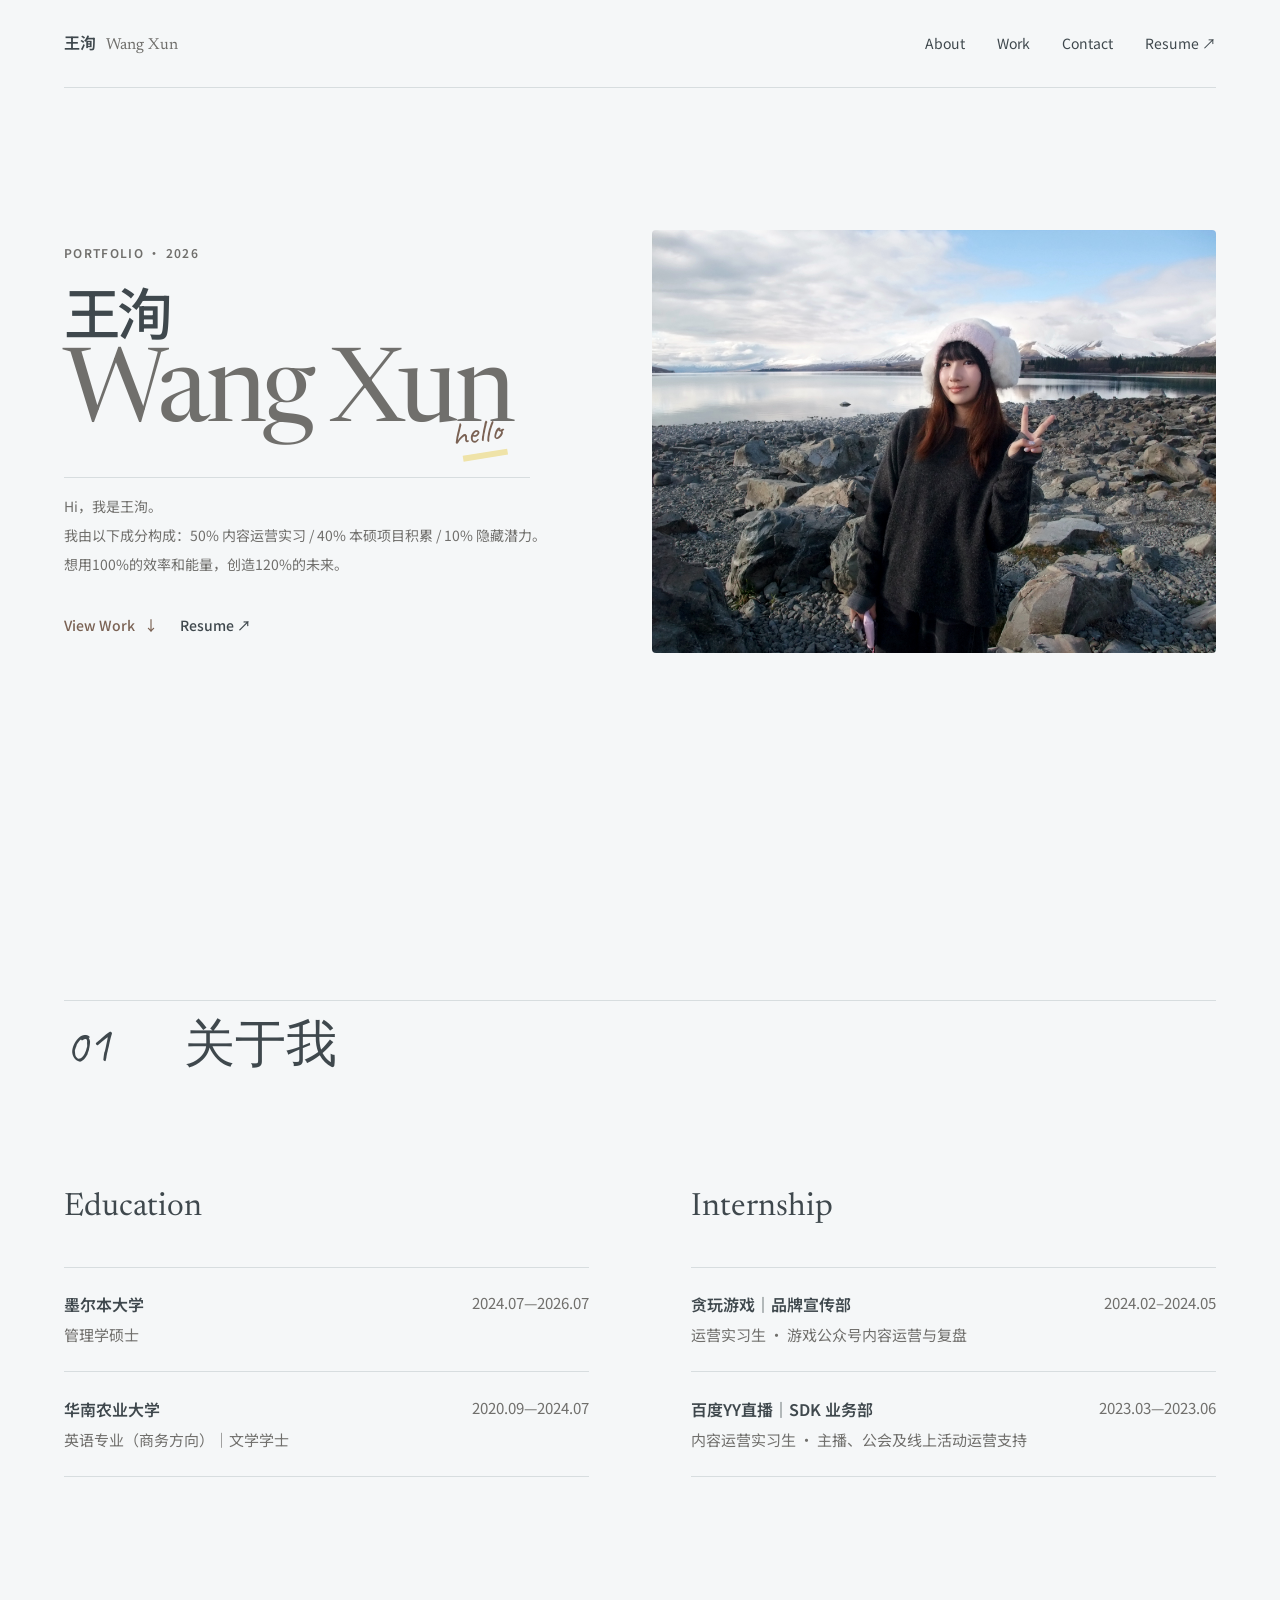
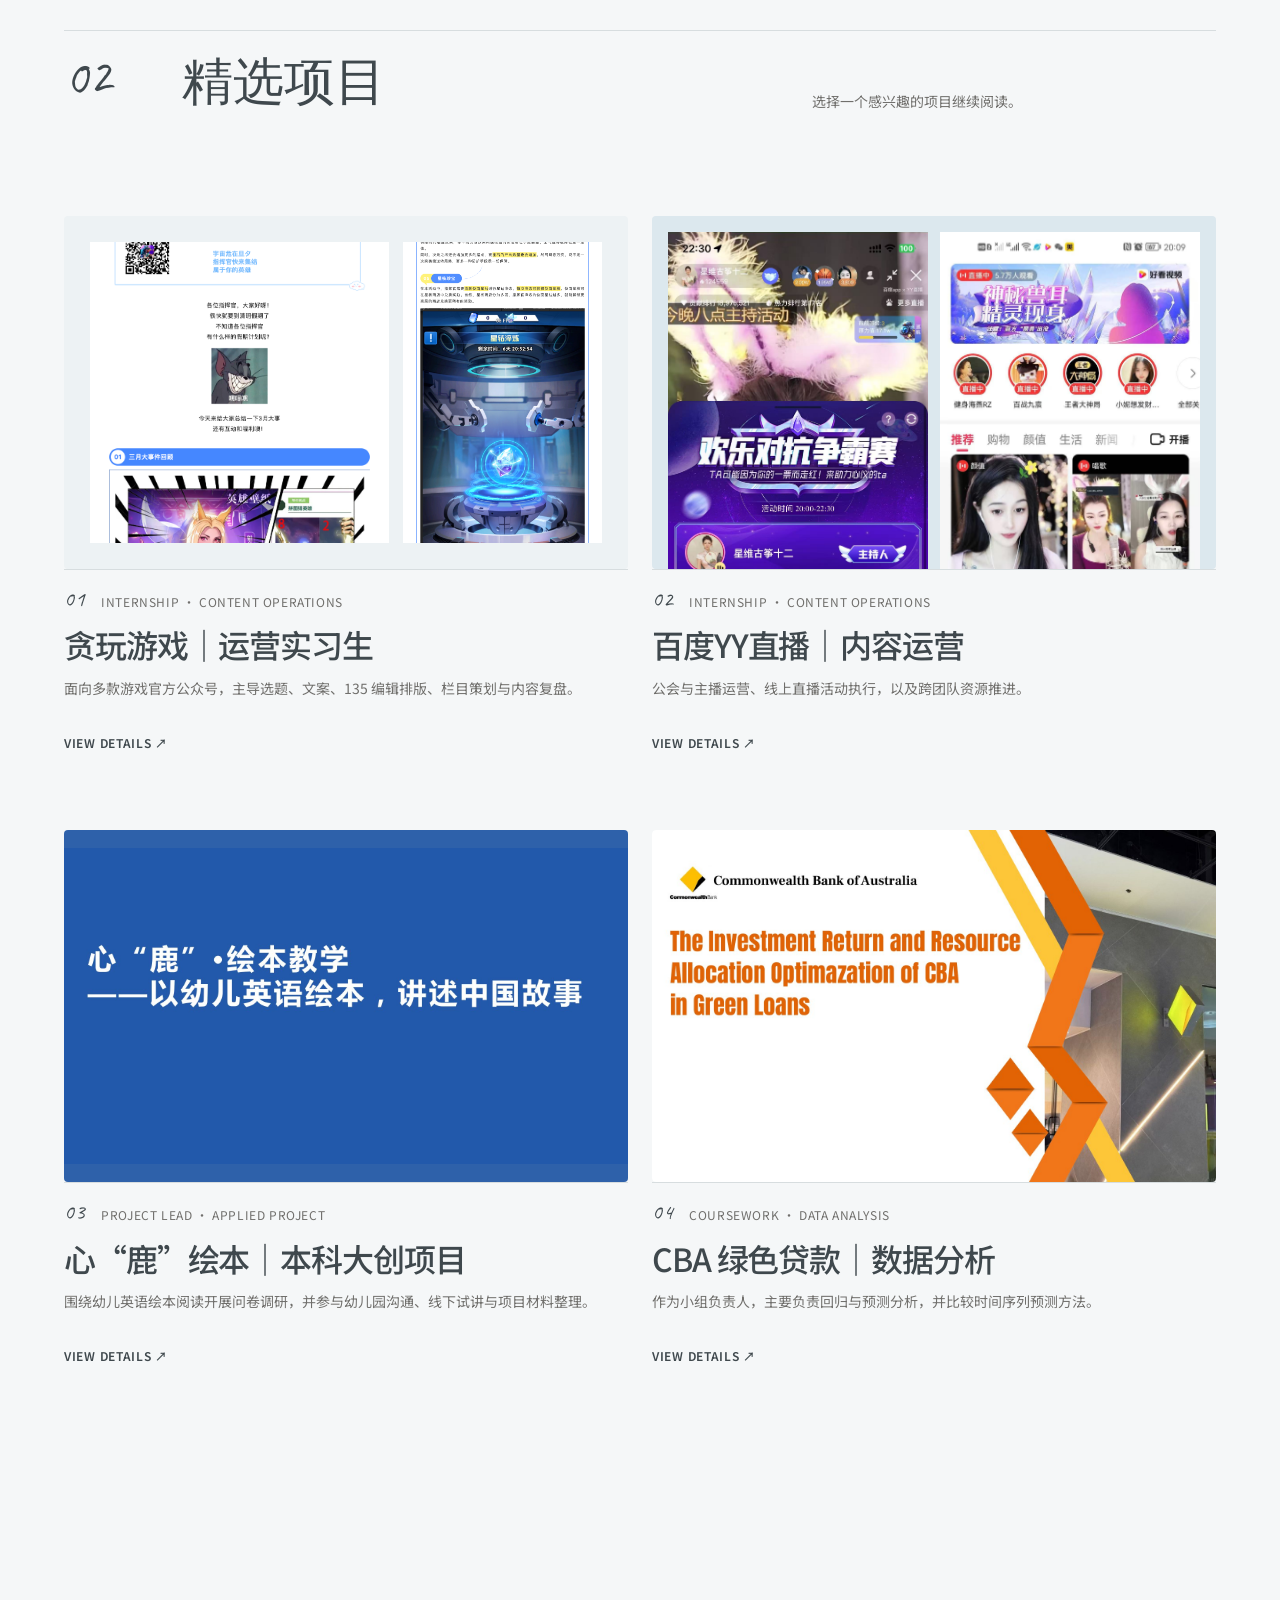
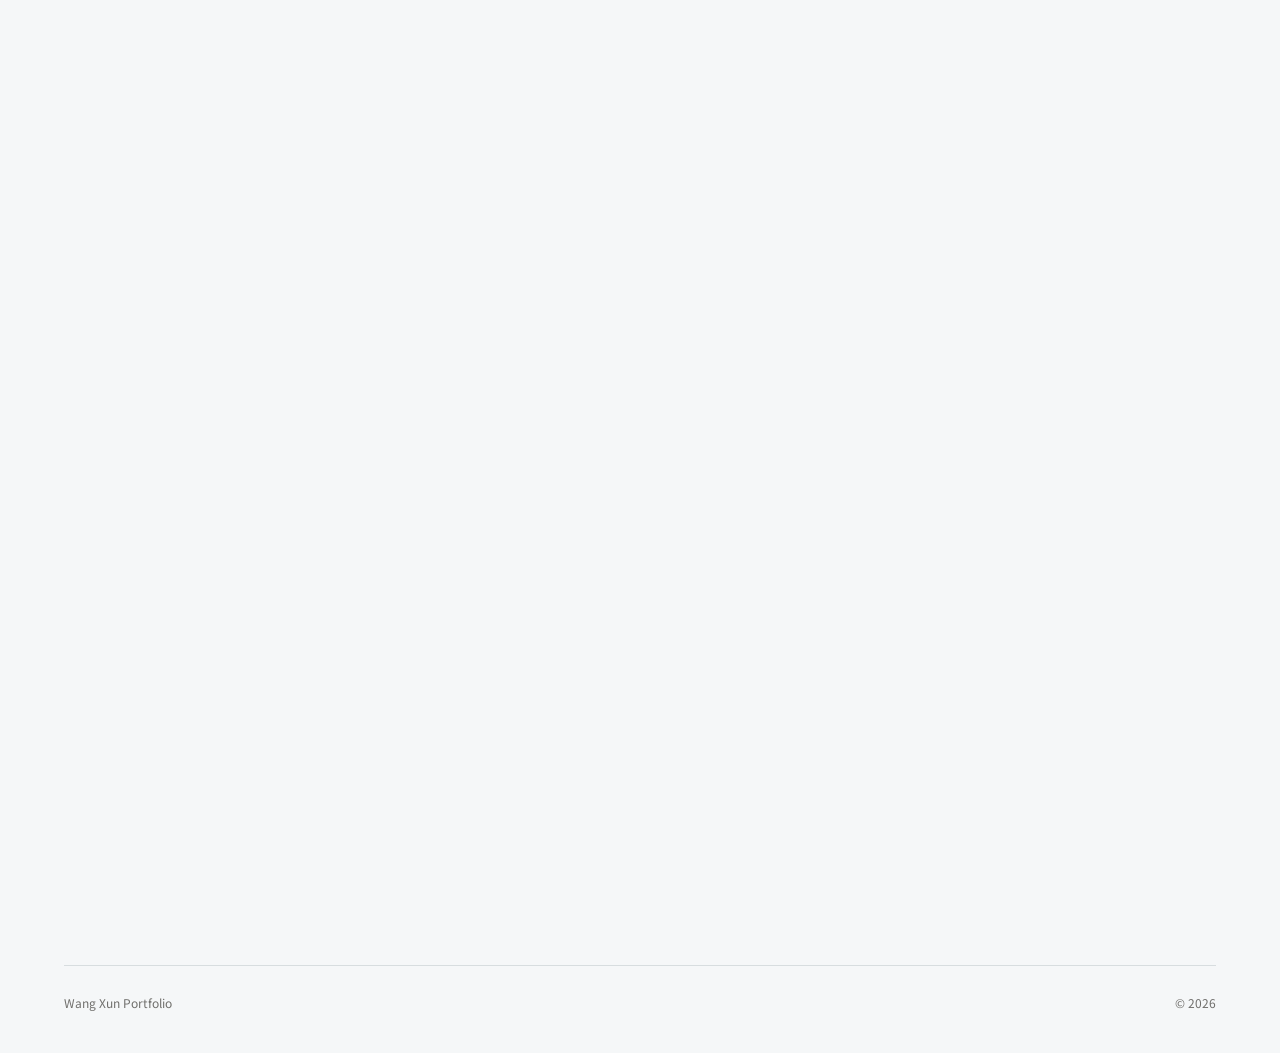
==== commit 33095f08: "Correct Tanwan dates and update resume" ====
--- a/index.html
+++ b/index.html
@@ -59,7 +59,7 @@
           </section>
           <section class="resume-summary" aria-labelledby="internship-title" data-reveal>
             <h3 id="internship-title">Internship</h3>
-            <article><div><h4>贪玩游戏｜品牌宣传部</h4><p>运营实习生 · 游戏公众号内容运营与复盘</p></div><time>2024.03—2024.06</time></article>
+            <article><div><h4>贪玩游戏｜品牌宣传部</h4><p>运营实习生 · 游戏公众号内容运营与复盘</p></div><time>2024.02–2024.05</time></article>
             <article><div><h4>百度YY直播｜SDK 业务部</h4><p>内容运营实习生 · 主播、公会及线上活动运营支持</p></div><time>2023.03—2023.06</time></article>
           </section>
         </div>
@@ -163,7 +163,7 @@
         <div class="contact__links">
           <a class="text-link text-link--primary" href="resume/Wang_Xun_Resume_CN.pdf" data-resume>View Resume ↗</a>
           <a class="text-link" href="resume/Wang_Xun_Resume_CN.pdf" data-resume-download>Download PDF ↓</a>
-          <a class="text-link" href="mailto:cynthiawangxun22@163.com">Email ↗</a>
+          <a class="text-link" href="mailto:cynthiawangxun22@163.com">cynthiawangxun22@163.com</a>
         </div>
       </section>
     </main>
